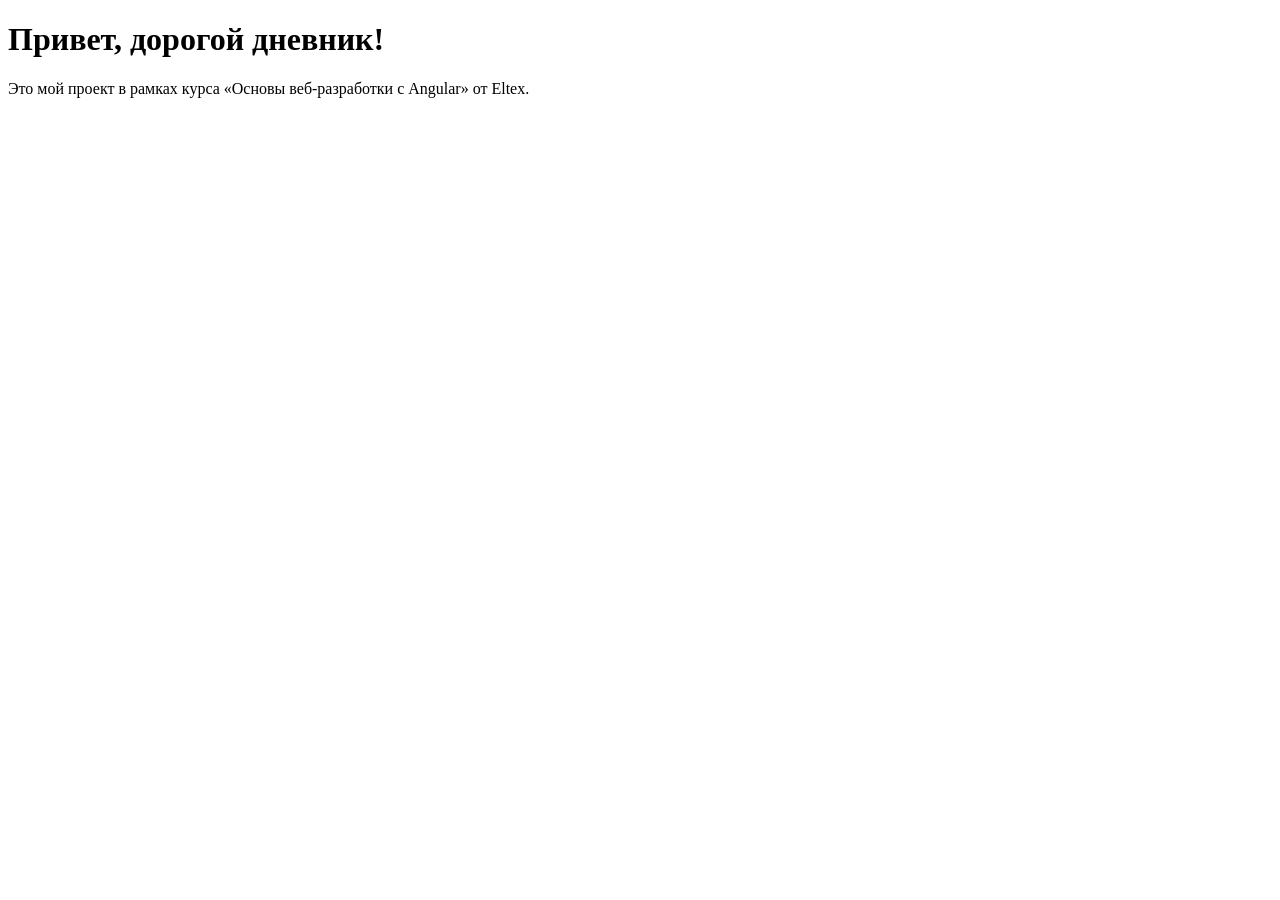
==== index.html @ bb34d19c "Добавление index.html с базовой структурой" ====
<!DOCTYPE html>
<html lang="ru">
<head>
    <meta charset="UTF-8">
    <meta name="viewport" content="width=device-width, initial-scale=1.0">
    <title>Первая</title>
</head>
<body>
    <h1>Привет, дорогой дневник!</h1>
    <p>Это мой  проект в рамках курса «Основы веб-разработки с Angular» от Eltex.</p>
</body>
</html>
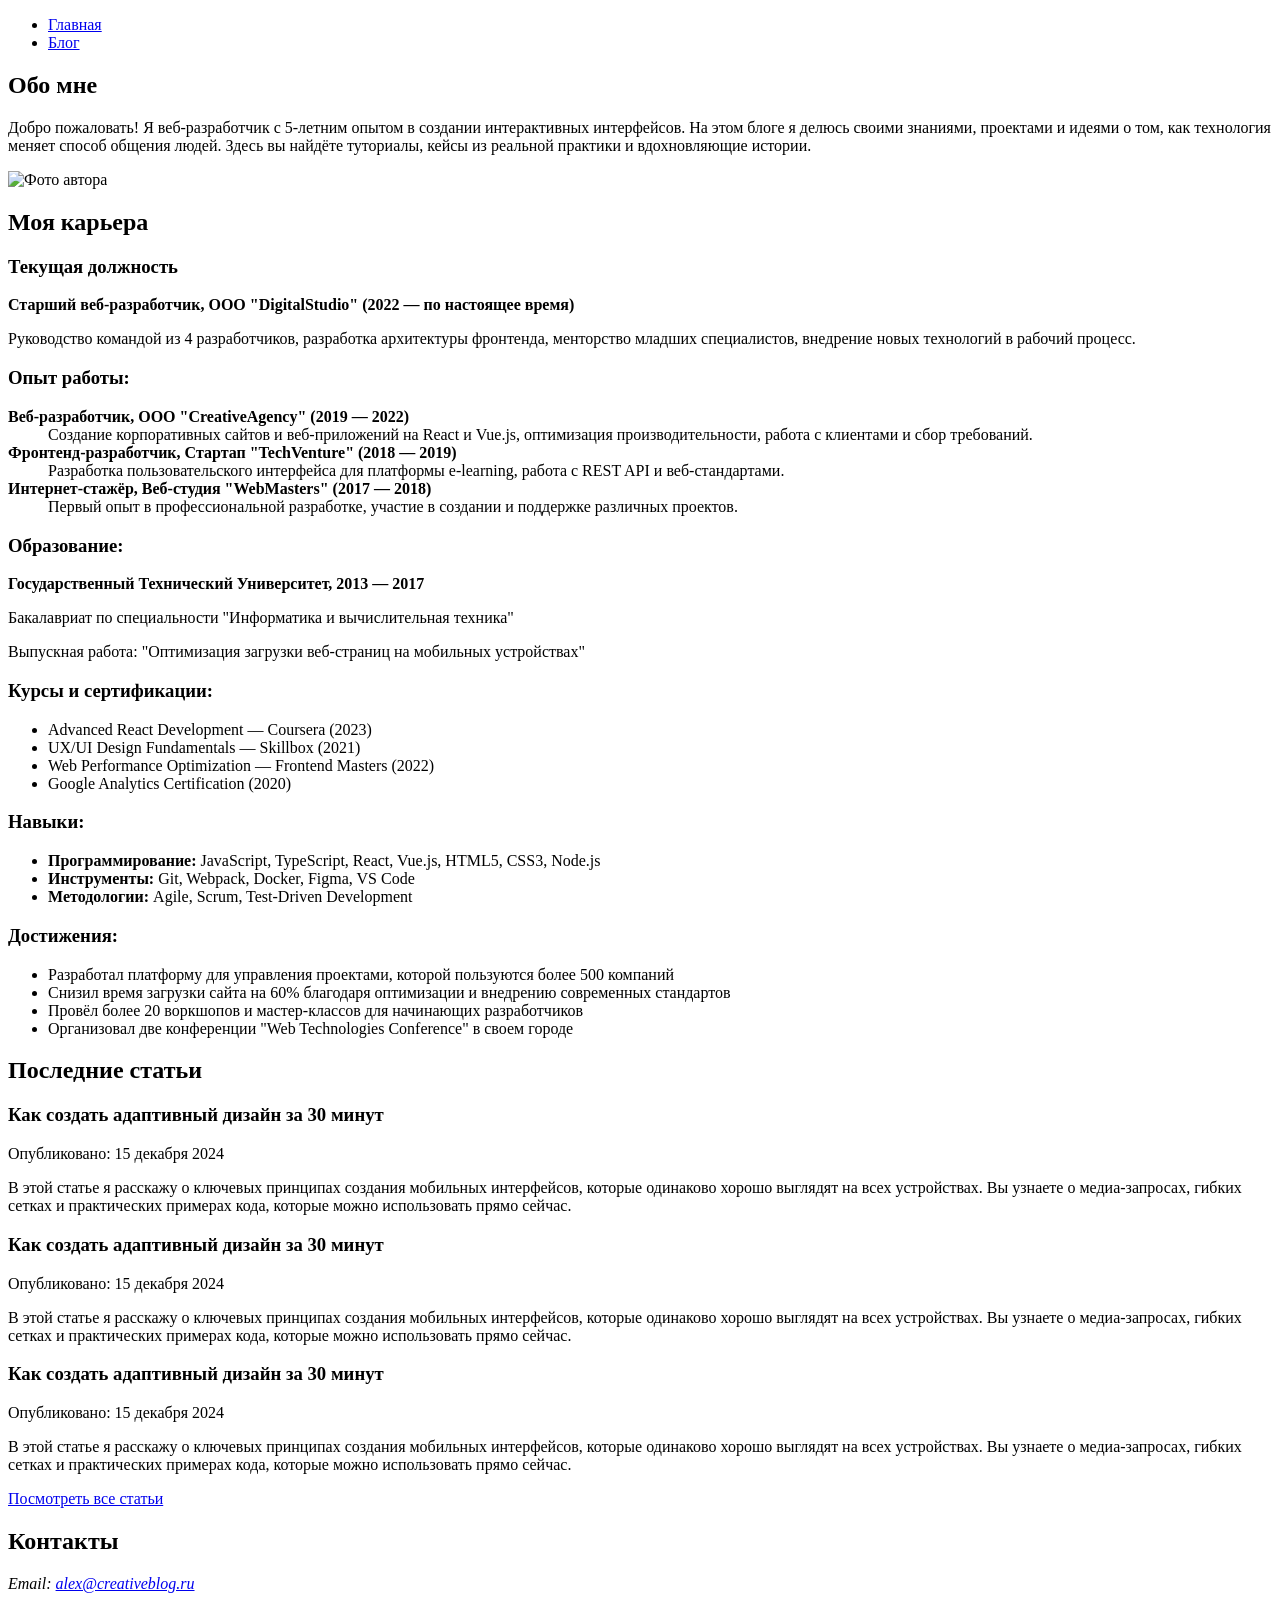
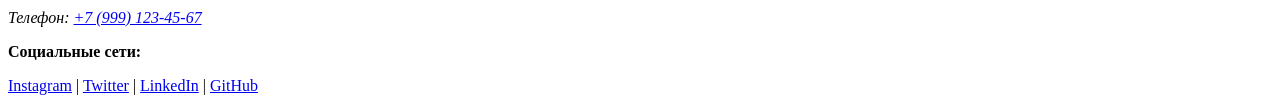
==== commit f2c24620: "Добавление вёрстки главной страницы и блога по прототипу Figma" ====
--- a/index.html
+++ b/index.html
@@ -3,10 +3,159 @@
 <head>
     <meta charset="UTF-8">
     <meta name="viewport" content="width=device-width, initial-scale=1.0">
-    <title>Первая</title>
+    <title>Главная</title>
 </head>
 <body>
-    <h1>Привет, дорогой дневник!</h1>
-    <p>Это мой  проект в рамках курса «Основы веб-разработки с Angular» от Eltex.</p>
+    <!-- Шапка сайта с навигацией -->
+    <header>
+        <nav>
+            <ul>
+                <li><a href="index.html">Главная</a></li>
+                <li><a href="blog.html">Блог</a></li>
+            </ul>
+        </nav>
+    </header>
+
+    <main>
+        <!-- Блок "Обо мне" -->
+        <section>
+            <h1>Обо мне</h1>
+            <p>
+                Добро пожаловать! Я веб-разработчик с 5-летним опытом в создании интерактивных интерфейсов.
+                На этом блоге я делюсь своими знаниями, проектами и идеями о том, как технология меняет способ
+                общения людей. Здесь вы найдёте туториалы, кейсы из реальной практики и вдохновляющие истории.
+            </p>
+            <img src="https://sun9-71.userapi.com/s/v1/ig2/9pCL8isPQU6oNa06RguTPQ28bfITZSZvwQ9DPZhcVuukFpWVUe6uffDogCMaz0-6jyyZ7lV0ncsYSERyITKYKn-b.jpg?quality=96&as=32x21,48x32,72x48,108x72,160x107,240x160,360x240,480x320,540x360,640x427,720x480,1080x720,1280x853,1440x960,2560x1707&from=bu&cs=2560x0"
+            alt="Фото автора" width="600" height="300">
+        </section>
+
+        <!-- Блок "Моя карьера" -->
+        <section>
+            <h2>Моя карьера</h2>
+
+            <article>
+                <h3>Текущая должность</h3>
+                <p><strong>Старший веб-разработчик, ООО "DigitalStudio" (2022 — по настоящее время)</strong></p>
+                <p>
+                    Руководство командой из 4 разработчиков, разработка архитектуры фронтенда,
+                    менторство младших специалистов, внедрение новых технологий в рабочий процесс.
+                </p>
+            </article>
+
+            <h3>Опыт работы:</h3>
+            <dl>
+                <dt><strong>Веб-разработчик, ООО "CreativeAgency" (2019 — 2022)</strong></dt>
+                <dd>
+                    Создание корпоративных сайтов и веб-приложений на React и Vue.js,
+                    оптимизация производительности, работа с клиентами и сбор требований.
+                </dd>
+
+                <dt><strong>Фронтенд-разработчик, Стартап "TechVenture" (2018 — 2019)</strong></dt>
+                <dd>
+                    Разработка пользовательского интерфейса для платформы e-learning,
+                    работа с REST API и веб-стандартами.
+                </dd>
+
+                <dt><strong>Интернет-стажёр, Веб-студия "WebMasters" (2017 — 2018)</strong></dt>
+                <dd>
+                    Первый опыт в профессиональной разработке, участие в создании
+                    и поддержке различных проектов.
+                </dd>
+            </dl>
+        </section>
+
+        <!-- Блок "Образование" -->
+        <section>
+            <h3>Образование:</h3>
+            <p><strong>Государственный Технический Университет, 2013 — 2017</strong></p>
+            <p>Бакалавриат по специальности "Информатика и вычислительная техника"</p>
+            <p>Выпускная работа: "Оптимизация загрузки веб-страниц на мобильных устройствах"</p>
+        </section>
+
+        <!-- Блок "Курсы и сертификации" -->
+        <section>
+            <h3>Курсы и сертификации:</h3>
+            <ul>
+                <li>Advanced React Development — Coursera (2023)</li>
+                <li>UX/UI Design Fundamentals — Skillbox (2021)</li>
+                <li>Web Performance Optimization — Frontend Masters (2022)</li>
+                <li>Google Analytics Certification (2020)</li>
+            </ul>
+        </section>
+
+        <!-- Блок "Навыки" -->
+        <section>
+            <h3>Навыки:</h3>
+            <ul>
+                <li><strong>Программирование:</strong> JavaScript, TypeScript, React, Vue.js, HTML5, CSS3, Node.js</li>
+                <li><strong>Инструменты:</strong> Git, Webpack, Docker, Figma, VS Code</li>
+                <li><strong>Методологии:</strong> Agile, Scrum, Test-Driven Development</li>
+            </ul>
+        </section>
+
+        <!-- Блок "Достижения" -->
+        <section>
+            <h3>Достижения:</h3>
+            <ul>
+                <li>Разработал платформу для управления проектами, которой пользуются более 500 компаний</li>
+                <li>Снизил время загрузки сайта на 60% благодаря оптимизации и внедрению современных стандартов</li>
+                <li>Провёл более 20 воркшопов и мастер-классов для начинающих разработчиков</li>
+                <li>Организовал две конференции "Web Technologies Conference" в своем городе</li>
+            </ul>
+        </section>
+
+        <!-- Блок "Последние статьи" -->
+        <section>
+            <h2>Последние статьи</h2>
+
+            <article>
+                <h3>Как создать адаптивный дизайн за 30 минут</h3>
+                <p><time datetime="2024-12-15">Опубликовано: 15 декабря 2024</time></p>
+                <p>
+                    В этой статье я расскажу о ключевых принципах создания мобильных интерфейсов,
+                    которые одинаково хорошо выглядят на всех устройствах. Вы узнаете о медиа-запросах,
+                    гибких сетках и практических примерах кода, которые можно использовать прямо сейчас.
+                </p>
+            </article>
+
+            <article>
+                <h3>Как создать адаптивный дизайн за 30 минут</h3>
+                <p><time datetime="2024-12-15">Опубликовано: 15 декабря 2024</time></p>
+                <p>
+                    В этой статье я расскажу о ключевых принципах создания мобильных интерфейсов,
+                    которые одинаково хорошо выглядят на всех устройствах. Вы узнаете о медиа-запросах,
+                    гибких сетках и практических примерах кода, которые можно использовать прямо сейчас.
+                </p>
+            </article>
+
+            <article>
+                <h3>Как создать адаптивный дизайн за 30 минут</h3>
+                <p><time datetime="2024-12-15">Опубликовано: 15 декабря 2024</time></p>
+                <p>
+                    В этой статье я расскажу о ключевых принципах создания мобильных интерфейсов,
+                    которые одинаково хорошо выглядят на всех устройствах. Вы узнаете о медиа-запросах,
+                    гибких сетках и практических примерах кода, которые можно использовать прямо сейчас.
+                </p>
+            </article>
+
+            <p><a href="blog.html">Посмотреть все статьи</a></p>
+        </section>
+    </main>
+
+    <!-- Футер с контактами -->
+    <footer>
+        <h2>Контакты</h2>
+        <address>
+            <p>Email: <a href="mailto:alex@creativeblog.ru">alex@creativeblog.ru</a></p>
+            <p>Телефон: <a href="tel:+79991234567">+7 (999) 123-45-67</a></p>
+        </address>
+        <p><strong>Социальные сети:</strong></p>
+        <p>
+            <a href="#">Instagram</a> |
+            <a href="#">Twitter</a> |
+            <a href="#">LinkedIn</a> |
+            <a href="#">GitHub</a>
+        </p>
+    </footer>
 </body>
 </html>
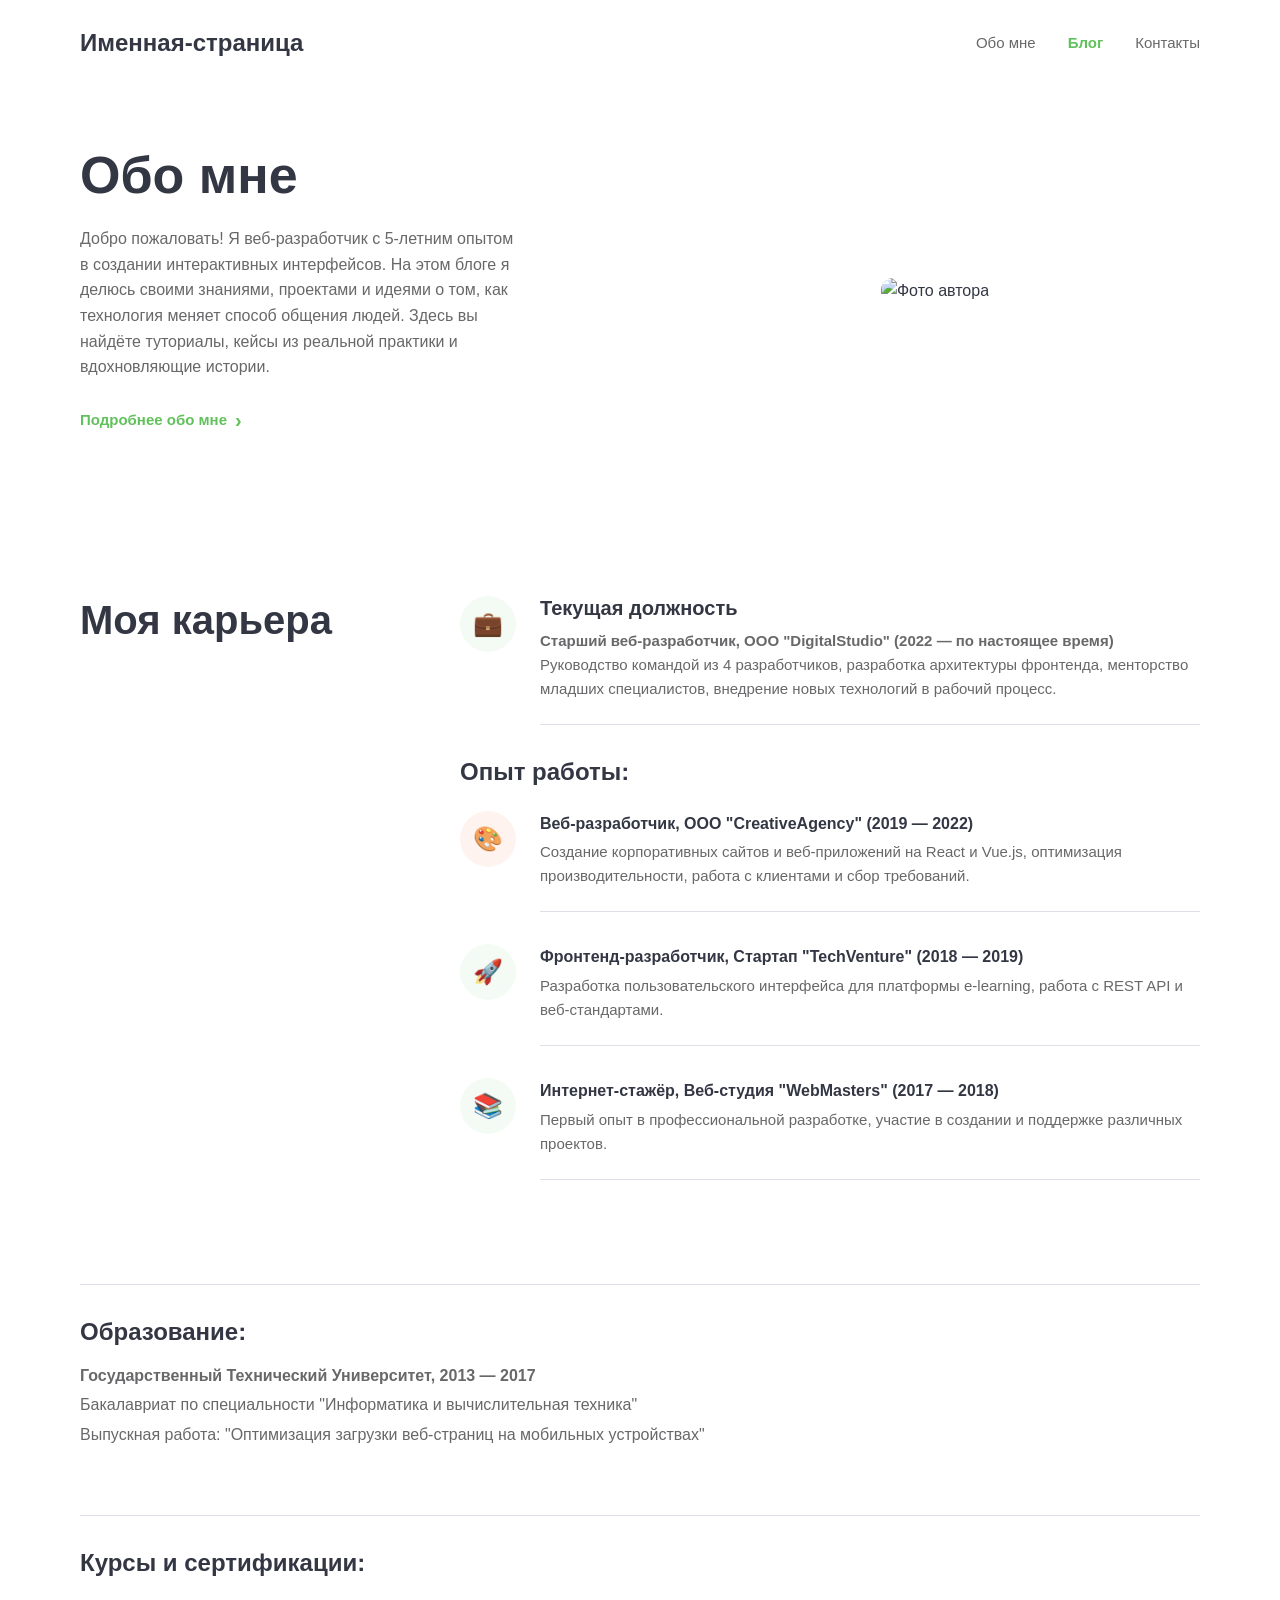
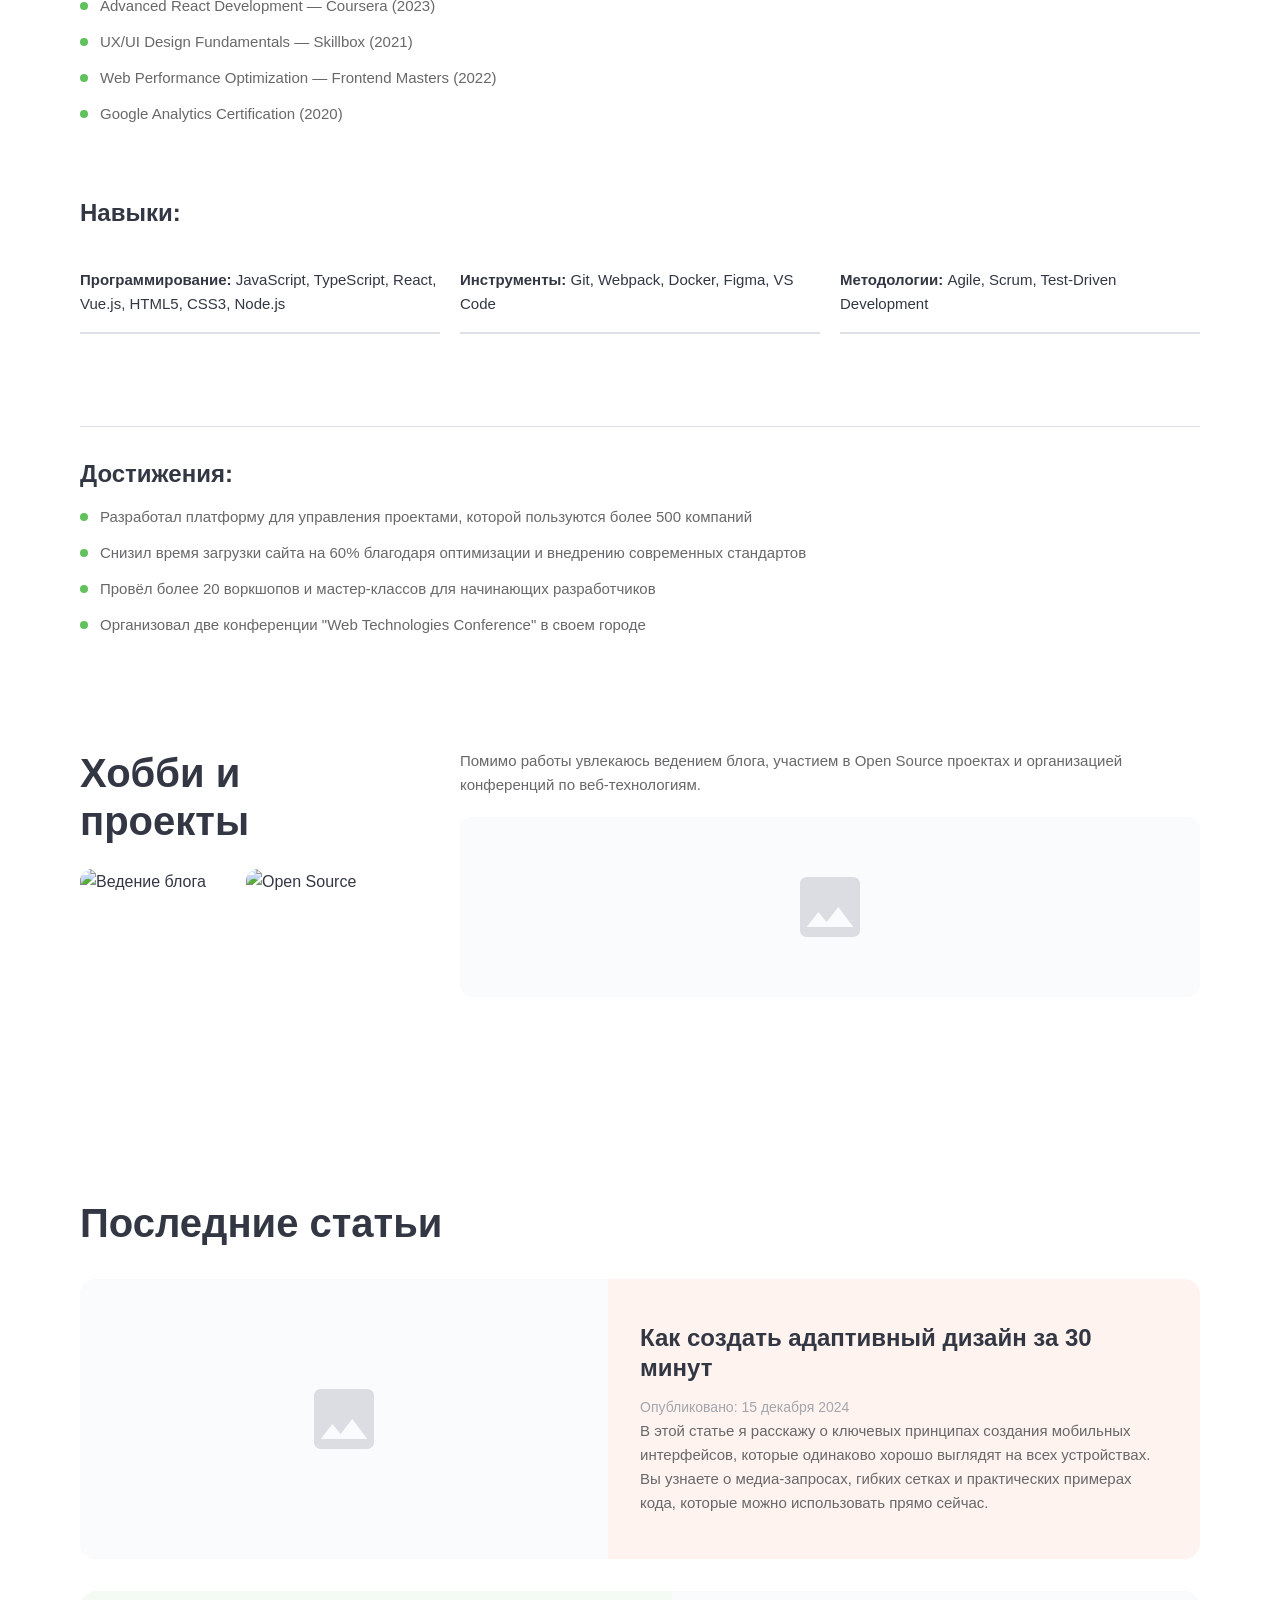
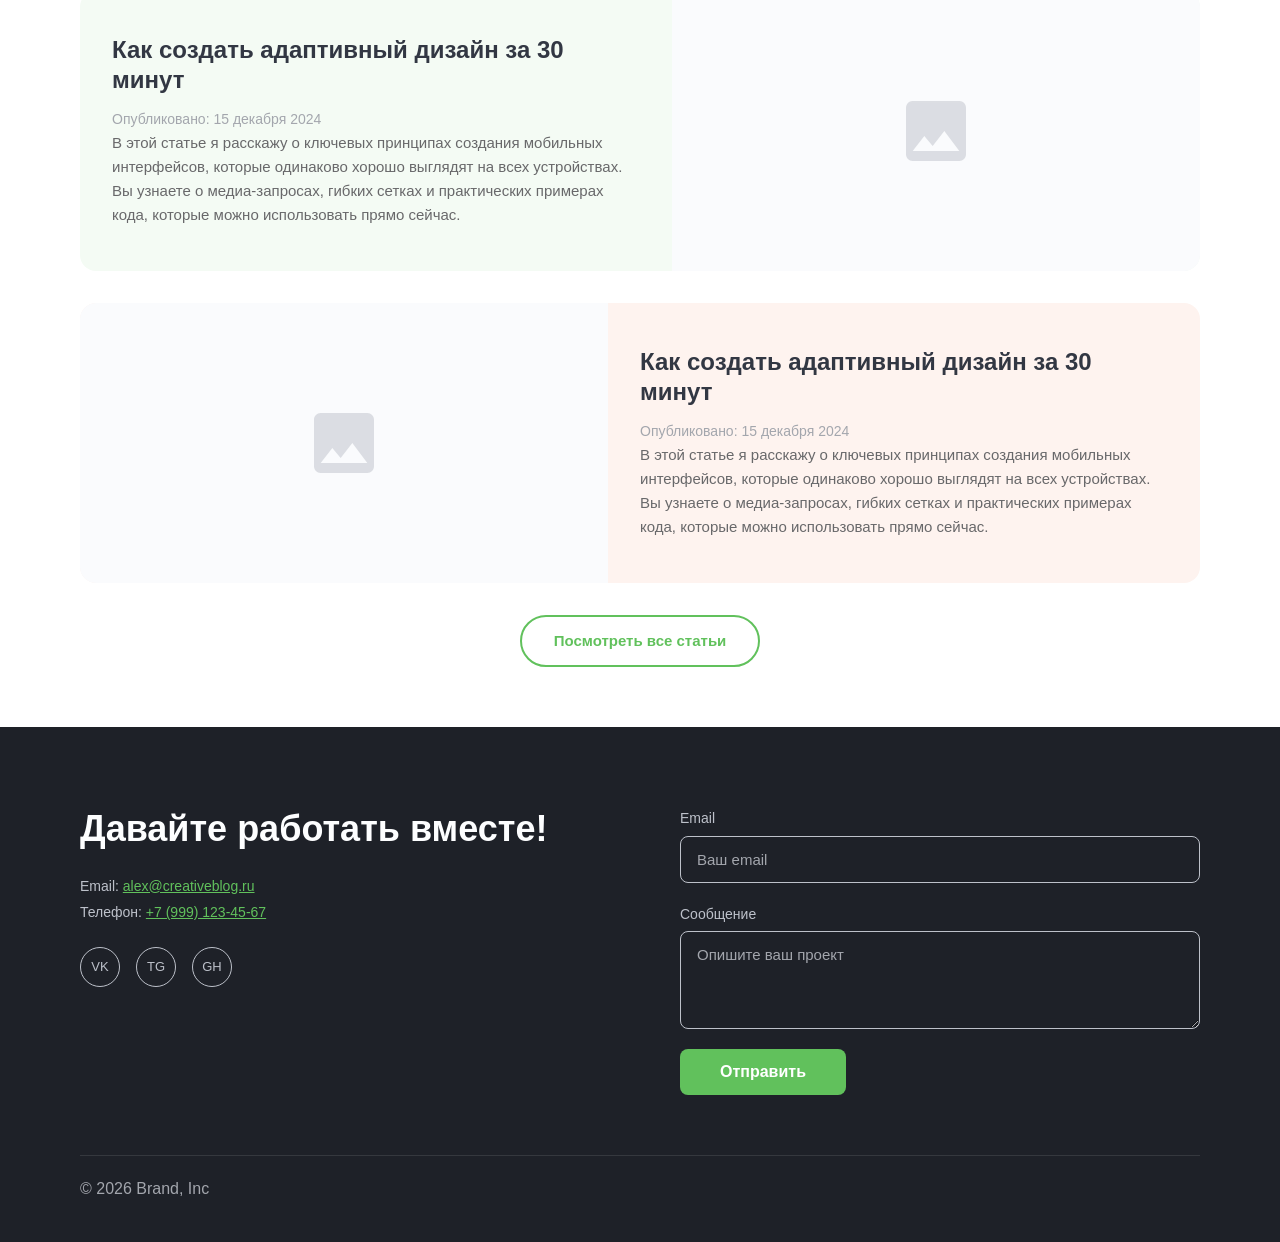
==== commit a49ea912: "Lesson 3-4: Стилизация страниц по дизайну Figma (CSS)" ====
--- a/index.html
+++ b/index.html
@@ -3,159 +3,277 @@
 <head>
     <meta charset="UTF-8">
     <meta name="viewport" content="width=device-width, initial-scale=1.0">
+    <link rel="stylesheet" href="style.css">
     <title>Главная</title>
 </head>
 <body>
     <!-- Шапка сайта с навигацией -->
-    <header>
-        <nav>
-            <ul>
-                <li><a href="index.html">Главная</a></li>
-                <li><a href="blog.html">Блог</a></li>
-            </ul>
-        </nav>
+    <header class="header">
+        <div class="container">
+            <a href="index.html" class="logo">Именная-страница</a>
+            <nav>
+                <ul class="nav-list">
+                    <li><a href="index.html">Обо мне</a></li>
+                    <li><a href="blog.html" class="active">Блог</a></li>
+                    <li><a href="#contacts">Контакты</a></li>
+                </ul>
+            </nav>
+        </div>
     </header>
 
     <main>
         <!-- Блок "Обо мне" -->
-        <section>
-            <h1>Обо мне</h1>
-            <p>
-                Добро пожаловать! Я веб-разработчик с 5-летним опытом в создании интерактивных интерфейсов.
-                На этом блоге я делюсь своими знаниями, проектами и идеями о том, как технология меняет способ
-                общения людей. Здесь вы найдёте туториалы, кейсы из реальной практики и вдохновляющие истории.
-            </p>
-            <img src="https://sun9-71.userapi.com/s/v1/ig2/9pCL8isPQU6oNa06RguTPQ28bfITZSZvwQ9DPZhcVuukFpWVUe6uffDogCMaz0-6jyyZ7lV0ncsYSERyITKYKn-b.jpg?quality=96&as=32x21,48x32,72x48,108x72,160x107,240x160,360x240,480x320,540x360,640x427,720x480,1080x720,1280x853,1440x960,2560x1707&from=bu&cs=2560x0"
-            alt="Фото автора" width="600" height="300">
+        <section class="hero">
+            <div class="container">
+                <div class="hero-text">
+                    <h1>Обо мне</h1>
+                    <p>
+                        Добро пожаловать! Я веб-разработчик с 5-летним опытом в создании интерактивных интерфейсов.
+                        На этом блоге я делюсь своими знаниями, проектами и идеями о том, как технология меняет способ
+                        общения людей. Здесь вы найдёте туториалы, кейсы из реальной практики и вдохновляющие истории.
+                    </p>
+                    <a href="#career" class="hero-link">Подробнее обо мне</a>
+                </div>
+                <div class="hero-image">
+                    <img src="https://sun9-71.userapi.com/s/v1/ig2/9pCL8isPQU6oNa06RguTPQ28bfITZSZvwQ9DPZhcVuukFpWVUe6uffDogCMaz0-6jyyZ7lV0ncsYSERyITKYKn-b.jpg?quality=96&as=32x21,48x32,72x48,108x72,160x107,240x160,360x240,480x320,540x360,640x427,720x480,1080x720,1280x853,1440x960,2560x1707&from=bu&cs=2560x0"
+                    alt="Фото автора">
+                </div>
+            </div>
         </section>
 
         <!-- Блок "Моя карьера" -->
-        <section>
-            <h2>Моя карьера</h2>
-
-            <article>
-                <h3>Текущая должность</h3>
-                <p><strong>Старший веб-разработчик, ООО "DigitalStudio" (2022 — по настоящее время)</strong></p>
-                <p>
-                    Руководство командой из 4 разработчиков, разработка архитектуры фронтенда,
-                    менторство младших специалистов, внедрение новых технологий в рабочий процесс.
-                </p>
-            </article>
-
-            <h3>Опыт работы:</h3>
-            <dl>
-                <dt><strong>Веб-разработчик, ООО "CreativeAgency" (2019 — 2022)</strong></dt>
-                <dd>
-                    Создание корпоративных сайтов и веб-приложений на React и Vue.js,
-                    оптимизация производительности, работа с клиентами и сбор требований.
-                </dd>
-
-                <dt><strong>Фронтенд-разработчик, Стартап "TechVenture" (2018 — 2019)</strong></dt>
-                <dd>
-                    Разработка пользовательского интерфейса для платформы e-learning,
-                    работа с REST API и веб-стандартами.
-                </dd>
-
-                <dt><strong>Интернет-стажёр, Веб-студия "WebMasters" (2017 — 2018)</strong></dt>
-                <dd>
-                    Первый опыт в профессиональной разработке, участие в создании
-                    и поддержке различных проектов.
-                </dd>
-            </dl>
+        <section class="work-section" id="career">
+            <div class="container">
+                <div class="work-header">
+                    <h2>Моя карьера</h2>
+                </div>
+                <div class="work-timeline">
+                    <article class="work-item">
+                        <div class="work-icon">💼</div>
+                        <div class="work-item-content">
+                            <h3>Текущая должность</h3>
+                            <p><strong>Старший веб-разработчик, ООО "DigitalStudio" (2022 — по настоящее время)</strong></p>
+                            <p>
+                                Руководство командой из 4 разработчиков, разработка архитектуры фронтенда,
+                                менторство младших специалистов, внедрение новых технологий в рабочий процесс.
+                            </p>
+                        </div>
+                    </article>
+
+                    <h3 class="section-subtitle">Опыт работы:</h3>
+
+                    <article class="work-item">
+                        <div class="work-icon orange">🎨</div>
+                        <div class="work-item-content">
+                            <dt><strong>Веб-разработчик, ООО "CreativeAgency" (2019 — 2022)</strong></dt>
+                            <dd>
+                                Создание корпоративных сайтов и веб-приложений на React и Vue.js,
+                                оптимизация производительности, работа с клиентами и сбор требований.
+                            </dd>
+                        </div>
+                    </article>
+
+                    <article class="work-item">
+                        <div class="work-icon">🚀</div>
+                        <div class="work-item-content">
+                            <dt><strong>Фронтенд-разработчик, Стартап "TechVenture" (2018 — 2019)</strong></dt>
+                            <dd>
+                                Разработка пользовательского интерфейса для платформы e-learning,
+                                работа с REST API и веб-стандартами.
+                            </dd>
+                        </div>
+                    </article>
+
+                    <article class="work-item">
+                        <div class="work-icon">📚</div>
+                        <div class="work-item-content">
+                            <dt><strong>Интернет-стажёр, Веб-студия "WebMasters" (2017 — 2018)</strong></dt>
+                            <dd>
+                                Первый опыт в профессиональной разработке, участие в создании
+                                и поддержке различных проектов.
+                            </dd>
+                        </div>
+                    </article>
+                </div>
+            </div>
         </section>
 
         <!-- Блок "Образование" -->
-        <section>
-            <h3>Образование:</h3>
-            <p><strong>Государственный Технический Университет, 2013 — 2017</strong></p>
-            <p>Бакалавриат по специальности "Информатика и вычислительная техника"</p>
-            <p>Выпускная работа: "Оптимизация загрузки веб-страниц на мобильных устройствах"</p>
+        <section class="education-section">
+            <div class="container">
+                <h3>Образование:</h3>
+                <p><strong>Государственный Технический Университет, 2013 — 2017</strong></p>
+                <p>Бакалавриат по специальности "Информатика и вычислительная техника"</p>
+                <p>Выпускная работа: "Оптимизация загрузки веб-страниц на мобильных устройствах"</p>
+            </div>
         </section>
 
         <!-- Блок "Курсы и сертификации" -->
-        <section>
-            <h3>Курсы и сертификации:</h3>
-            <ul>
-                <li>Advanced React Development — Coursera (2023)</li>
-                <li>UX/UI Design Fundamentals — Skillbox (2021)</li>
-                <li>Web Performance Optimization — Frontend Masters (2022)</li>
-                <li>Google Analytics Certification (2020)</li>
-            </ul>
+        <section class="courses-section">
+            <div class="container">
+                <h3>Курсы и сертификации:</h3>
+                <ul>
+                    <li>Advanced React Development — Coursera (2023)</li>
+                    <li>UX/UI Design Fundamentals — Skillbox (2021)</li>
+                    <li>Web Performance Optimization — Frontend Masters (2022)</li>
+                    <li>Google Analytics Certification (2020)</li>
+                </ul>
+            </div>
         </section>
 
         <!-- Блок "Навыки" -->
-        <section>
-            <h3>Навыки:</h3>
-            <ul>
-                <li><strong>Программирование:</strong> JavaScript, TypeScript, React, Vue.js, HTML5, CSS3, Node.js</li>
-                <li><strong>Инструменты:</strong> Git, Webpack, Docker, Figma, VS Code</li>
-                <li><strong>Методологии:</strong> Agile, Scrum, Test-Driven Development</li>
-            </ul>
+        <section class="skills-section">
+            <div class="container">
+                <h3>Навыки:</h3>
+                <div class="skills-grid">
+                    <div class="skill-item"><strong>Программирование:</strong> JavaScript, TypeScript, React, Vue.js, HTML5, CSS3, Node.js</div>
+                    <div class="skill-item"><strong>Инструменты:</strong> Git, Webpack, Docker, Figma, VS Code</div>
+                    <div class="skill-item"><strong>Методологии:</strong> Agile, Scrum, Test-Driven Development</div>
+                </div>
+            </div>
         </section>
 
         <!-- Блок "Достижения" -->
-        <section>
-            <h3>Достижения:</h3>
-            <ul>
-                <li>Разработал платформу для управления проектами, которой пользуются более 500 компаний</li>
-                <li>Снизил время загрузки сайта на 60% благодаря оптимизации и внедрению современных стандартов</li>
-                <li>Провёл более 20 воркшопов и мастер-классов для начинающих разработчиков</li>
-                <li>Организовал две конференции "Web Technologies Conference" в своем городе</li>
-            </ul>
+        <section class="achievements-section">
+            <div class="container">
+                <h3>Достижения:</h3>
+                <ul>
+                    <li>Разработал платформу для управления проектами, которой пользуются более 500 компаний</li>
+                    <li>Снизил время загрузки сайта на 60% благодаря оптимизации и внедрению современных стандартов</li>
+                    <li>Провёл более 20 воркшопов и мастер-классов для начинающих разработчиков</li>
+                    <li>Организовал две конференции "Web Technologies Conference" в своем городе</li>
+                </ul>
+            </div>
+        </section>
+
+        <!-- Блок "Хобби и проекты" -->
+        <section class="hobby-section">
+            <div class="container">
+                <div class="hobby-header">
+                    <h2>Хобби и проекты</h2>
+                    <div class="hobby-gallery">
+                        <div class="hobby-card">
+                            <img src="https://images.unsplash.com/photo-1499750310107-5fef28a66643?w=300&q=80"
+                                 alt="Ведение блога">
+                            <div class="hobby-overlay">Ведение блога</div>
+                        </div>
+                        <div class="hobby-card">
+                            <img src="https://images.unsplash.com/photo-1461749280684-dccba630e2f6?w=300&q=80"
+                                 alt="Open Source">
+                            <div class="hobby-overlay">Open Source</div>
+                        </div>
+                    </div>
+                </div>
+                <div class="hobby-content">
+                    <p>
+                        Помимо работы увлекаюсь ведением блога, участием в Open Source проектах
+                        и организацией конференций по веб-технологиям.
+                    </p>
+                    <div class="hobby-placeholder">
+                        <div class="img-placeholder">
+                            <svg viewBox="0 0 24 24"><path d="M21 19V5c0-1.1-.9-2-2-2H5c-1.1 0-2 .9-2 2v14c0 1.1.9 2 2 2h14c1.1 0 2-.9 2-2zM8.5 13.5l2.5 3.01L14.5 12l4.5 6H5l3.5-4.5z"/></svg>
+                        </div>
+                    </div>
+                </div>
+            </div>
         </section>
 
         <!-- Блок "Последние статьи" -->
-        <section>
-            <h2>Последние статьи</h2>
-
-            <article>
-                <h3>Как создать адаптивный дизайн за 30 минут</h3>
-                <p><time datetime="2024-12-15">Опубликовано: 15 декабря 2024</time></p>
-                <p>
-                    В этой статье я расскажу о ключевых принципах создания мобильных интерфейсов,
-                    которые одинаково хорошо выглядят на всех устройствах. Вы узнаете о медиа-запросах,
-                    гибких сетках и практических примерах кода, которые можно использовать прямо сейчас.
-                </p>
-            </article>
-
-            <article>
-                <h3>Как создать адаптивный дизайн за 30 минут</h3>
-                <p><time datetime="2024-12-15">Опубликовано: 15 декабря 2024</time></p>
-                <p>
-                    В этой статье я расскажу о ключевых принципах создания мобильных интерфейсов,
-                    которые одинаково хорошо выглядят на всех устройствах. Вы узнаете о медиа-запросах,
-                    гибких сетках и практических примерах кода, которые можно использовать прямо сейчас.
-                </p>
-            </article>
-
-            <article>
-                <h3>Как создать адаптивный дизайн за 30 минут</h3>
-                <p><time datetime="2024-12-15">Опубликовано: 15 декабря 2024</time></p>
-                <p>
-                    В этой статье я расскажу о ключевых принципах создания мобильных интерфейсов,
-                    которые одинаково хорошо выглядят на всех устройствах. Вы узнаете о медиа-запросах,
-                    гибких сетках и практических примерах кода, которые можно использовать прямо сейчас.
-                </p>
-            </article>
-
-            <p><a href="blog.html">Посмотреть все статьи</a></p>
+        <section class="featured-articles">
+            <div class="container">
+                <h2>Последние статьи</h2>
+
+                <article class="article-card">
+                    <div class="article-card-text">
+                        <h3>Как создать адаптивный дизайн за 30 минут</h3>
+                        <p><time datetime="2024-12-15">Опубликовано: 15 декабря 2024</time></p>
+                        <p>
+                            В этой статье я расскажу о ключевых принципах создания мобильных интерфейсов,
+                            которые одинаково хорошо выглядят на всех устройствах. Вы узнаете о медиа-запросах,
+                            гибких сетках и практических примерах кода, которые можно использовать прямо сейчас.
+                        </p>
+                    </div>
+                    <!-- Добавлено: картинка-заглушка -->
+                    <div class="article-card-image">
+                        <div class="img-placeholder">
+                            <svg viewBox="0 0 24 24"><path d="M21 19V5c0-1.1-.9-2-2-2H5c-1.1 0-2 .9-2 2v14c0 1.1.9 2 2 2h14c1.1 0 2-.9 2-2zM8.5 13.5l2.5 3.01L14.5 12l4.5 6H5l3.5-4.5z"/></svg>
+                        </div>
+                    </div>
+                </article>
+
+                <article class="article-card">
+                    <div class="article-card-text">
+                        <h3>Как создать адаптивный дизайн за 30 минут</h3>
+                        <p><time datetime="2024-12-15">Опубликовано: 15 декабря 2024</time></p>
+                        <p>
+                            В этой статье я расскажу о ключевых принципах создания мобильных интерфейсов,
+                            которые одинаково хорошо выглядят на всех устройствах. Вы узнаете о медиа-запросах,
+                            гибких сетках и практических примерах кода, которые можно использовать прямо сейчас.
+                        </p>
+                    </div>
+                    <div class="article-card-image">
+                        <div class="img-placeholder">
+                            <svg viewBox="0 0 24 24"><path d="M21 19V5c0-1.1-.9-2-2-2H5c-1.1 0-2 .9-2 2v14c0 1.1.9 2 2 2h14c1.1 0 2-.9 2-2zM8.5 13.5l2.5 3.01L14.5 12l4.5 6H5l3.5-4.5z"/></svg>
+                        </div>
+                    </div>
+                </article>
+
+                <article class="article-card">
+                    <div class="article-card-text">
+                        <h3>Как создать адаптивный дизайн за 30 минут</h3>
+                        <p><time datetime="2024-12-15">Опубликовано: 15 декабря 2024</time></p>
+                        <p>
+                            В этой статье я расскажу о ключевых принципах создания мобильных интерфейсов,
+                            которые одинаково хорошо выглядят на всех устройствах. Вы узнаете о медиа-запросах,
+                            гибких сетках и практических примерах кода, которые можно использовать прямо сейчас.
+                        </p>
+                    </div>
+                    <div class="article-card-image">
+                        <div class="img-placeholder">
+                            <svg viewBox="0 0 24 24"><path d="M21 19V5c0-1.1-.9-2-2-2H5c-1.1 0-2 .9-2 2v14c0 1.1.9 2 2 2h14c1.1 0 2-.9 2-2zM8.5 13.5l2.5 3.01L14.5 12l4.5 6H5l3.5-4.5z"/></svg>
+                        </div>
+                    </div>
+                </article>
+
+                <p class="browse-all"><a href="blog.html">Посмотреть все статьи</a></p>
+            </div>
         </section>
     </main>
 
     <!-- Футер с контактами -->
-    <footer>
-        <h2>Контакты</h2>
-        <address>
-            <p>Email: <a href="mailto:alex@creativeblog.ru">alex@creativeblog.ru</a></p>
-            <p>Телефон: <a href="tel:+79991234567">+7 (999) 123-45-67</a></p>
-        </address>
-        <p><strong>Социальные сети:</strong></p>
-        <p>
-            <a href="#">Instagram</a> |
-            <a href="#">Twitter</a> |
-            <a href="#">LinkedIn</a> |
-            <a href="#">GitHub</a>
-        </p>
+    <footer class="footer" id="contacts">
+        <div class="container">
+            <div class="footer-left">
+                <h2>Давайте работать вместе!</h2>
+                <address class="footer-contacts">
+                    <p>Email: <a href="mailto:alex@creativeblog.ru">alex@creativeblog.ru</a></p>
+                    <p>Телефон: <a href="tel:+79991234567">+7 (999) 123-45-67</a></p>
+                </address>
+                <div class="footer-socials">
+                    <a href="#">VK</a>
+                    <a href="#">TG</a>
+                    <a href="#">GH</a>
+                </div>
+            </div>
+            <div class="footer-right">
+                <div class="footer-form">
+                    <div class="form-group">
+                        <label for="footer-email">Email</label>
+                        <input type="email" id="footer-email" placeholder="Ваш email">
+                    </div>
+                    <div class="form-group">
+                        <label for="footer-message">Сообщение</label>
+                        <textarea id="footer-message" rows="4" placeholder="Опишите ваш проект"></textarea>
+                    </div>
+                    <button type="button" class="btn-submit">Отправить</button>
+                </div>
+            </div>
+        </div>
+        <div class="container">
+            <div class="footer-bottom">
+                <p>&copy; 2026 Brand, Inc</p>
+            </div>
+        </div>
     </footer>
 </body>
 </html>
--- a/style.css
+++ b/style.css
@@ -0,0 +1,994 @@
+/* ===========================
+   ОБЩИЕ НАСТРОЙКИ
+   =========================== */
+
+*,
+*::before,
+*::after {
+    box-sizing: border-box;
+    margin: 0;
+    padding: 0;
+}
+
+/* Подключение шрифта Inter */
+@import url('https://fonts.googleapis.com/css2?family=Inter:wght@400;700&display=swap');
+
+/* CSS-переменные для цветов */
+:root {
+    --color-text-primary: #323743;
+    --color-text-secondary: #68686A;
+    --color-text-muted: #A3A6AD;
+    --color-text-light: #BDC1CA;
+    --color-accent-green: #61C15C;
+    --color-accent-green-hover: #75BB7C;
+    --color-accent-orange: #DB5E31;
+    --color-bg-green-light: #F4FBF4;
+    --color-bg-peach-light: #FEF3EF;
+    --color-bg-light: #FAFBFD;
+    --color-bg-dark: #1E2128;
+    --color-border: #DDE0E7;
+    --color-white: #FDFEFF;
+}
+
+body {
+    font-family: 'Inter', sans-serif;
+    font-weight: 400;
+    font-size: 16px;
+    line-height: 1.6;
+    color: var(--color-text-primary);
+    background-color: #fff;
+}
+
+img {
+    max-width: 100%;
+    height: auto;
+    display: block;
+}
+
+a {
+    text-decoration: none;
+    color: inherit;
+}
+
+ul, ol {
+    list-style: none;
+}
+
+/* ===========================
+   ТИПОГРАФИКА
+   =========================== */
+
+h1 {
+    font-weight: 700;
+    font-size: 52px;
+    line-height: 1.15;
+}
+
+h2 {
+    font-weight: 700;
+    font-size: 40px;
+    line-height: 1.2;
+}
+
+h3 {
+    font-weight: 700;
+    font-size: 32px;
+    line-height: 1.25;
+}
+
+h4 {
+    font-size: 24px;
+    line-height: 1.3;
+}
+
+p {
+    font-size: 16px;
+    line-height: 1.6;
+}
+
+/* ===========================
+   LAYOUT
+   =========================== */
+
+.container {
+    max-width: 1200px;
+    margin: 0 auto;
+    padding: 0 40px;
+}
+
+/* ===========================
+   HEADER / НАВИГАЦИЯ
+   =========================== */
+
+.header {
+    padding: 24px 0;
+}
+
+.header .container {
+    display: flex;
+    justify-content: space-between;
+    align-items: center;
+}
+
+.logo {
+    font-weight: 700;
+    font-size: 24px;
+    color: var(--color-text-primary);
+}
+
+.nav-list {
+    display: flex;
+    gap: 32px;
+}
+
+.nav-list a {
+    font-size: 15px;
+    color: var(--color-text-secondary);
+    /* Плавность при наведении (задание: доработка наведения — добавить плавности) */
+    transition: font-weight 0.3s ease, color 0.3s ease;
+    position: relative;
+}
+
+/* Стилизация меню: при наведении выделить активный пункт жирным шрифтом */
+.nav-list a:hover {
+    font-weight: 700;
+    color: var(--color-text-primary);
+}
+
+.nav-list a.active {
+    font-weight: 700;
+    color: var(--color-accent-green);
+}
+
+/* ===========================
+   HERO — БЛОК "ОБО МНЕ"
+   =========================== */
+
+.hero {
+    padding: 60px 0 80px;
+}
+
+.hero .container {
+    display: flex;
+    align-items: center;
+    gap: 60px;
+}
+
+.hero-text {
+    flex: 1;
+}
+
+.hero-text h1 {
+    margin-bottom: 20px;
+}
+
+.hero-text p {
+    color: var(--color-text-secondary);
+    margin-bottom: 24px;
+    max-width: 440px;
+}
+
+.hero-link {
+    display: inline-flex;
+    align-items: center;
+    gap: 8px;
+    color: var(--color-accent-green);
+    font-weight: 700;
+    font-size: 15px;
+    transition: gap 0.3s ease;
+}
+
+.hero-link:hover {
+    gap: 14px;
+}
+
+.hero-link::after {
+    content: '›';
+    font-size: 20px;
+}
+
+.hero-image {
+    flex: 1;
+    display: flex;
+    justify-content: center;
+}
+
+.hero-image img {
+    max-width: 100%;
+    border-radius: 12px;
+    object-fit: cover;
+}
+
+/* ===========================
+   СЕКЦИЯ "МОЯ КАРЬЕРА" (WORK)
+   =========================== */
+
+.work-section {
+    padding: 80px 0 40px;
+}
+
+.work-section .container {
+    display: flex;
+    gap: 80px;
+}
+
+.work-header {
+    flex: 0 0 300px;
+}
+
+.work-header h2 {
+    margin-bottom: 16px;
+}
+
+.work-timeline {
+    flex: 1;
+}
+
+.section-subtitle {
+    font-size: 24px;
+    margin-bottom: 24px;
+    margin-top: 16px;
+}
+
+.work-item {
+    display: flex;
+    gap: 24px;
+    margin-bottom: 32px;
+}
+
+/* Декоративный круг-иконка рядом с каждым местом работы */
+.work-icon {
+    width: 56px;
+    height: 56px;
+    border-radius: 50%;
+    background-color: var(--color-bg-green-light);
+    display: flex;
+    align-items: center;
+    justify-content: center;
+    flex-shrink: 0;
+    font-size: 24px;
+}
+
+.work-icon.orange {
+    background-color: var(--color-bg-peach-light);
+}
+
+.work-item-content {
+    position: relative;
+    padding-bottom: 24px;
+}
+
+/* Декоративная линия под опытом работы через псевдоэлемент (задание: часть 1) */
+.work-item-content::after {
+    content: '';
+    position: absolute;
+    bottom: 0;
+    left: 0;
+    width: 100%;
+    height: 1px;
+    background-color: var(--color-border);
+}
+
+.work-item-content h3 {
+    font-size: 20px;
+    margin-bottom: 8px;
+}
+
+.work-item-content h4 {
+    font-weight: 700;
+    font-size: 18px;
+    margin-bottom: 8px;
+}
+
+.work-item-content p,
+.work-item-content dd {
+    font-size: 15px;
+    color: var(--color-text-secondary);
+    margin-left: 0;
+}
+
+.work-item-content dt {
+    margin-bottom: 4px;
+}
+
+/* ===========================
+   СЕКЦИИ: ОБРАЗОВАНИЕ, КУРСЫ, ДОСТИЖЕНИЯ
+   Декоративные полосы через псевдоэлементы (задание: часть 1)
+   =========================== */
+
+.education-section,
+.courses-section,
+.achievements-section {
+    padding: 32px 0;
+    position: relative;
+}
+
+/* Декоративная линия-разделитель сверху секции */
+.education-section::before,
+.courses-section::before,
+.achievements-section::before {
+    content: '';
+    display: block;
+    width: 100%;
+    max-width: 1120px;
+    height: 1px;
+    background-color: var(--color-border);
+    margin: 0 auto 32px;
+}
+
+.education-section h3,
+.courses-section h3,
+.achievements-section h3 {
+    font-size: 24px;
+    margin-bottom: 16px;
+}
+
+.education-section p,
+.courses-section p,
+.achievements-section p {
+    color: var(--color-text-secondary);
+    margin-bottom: 4px;
+}
+
+/* Стилизация списков (задание: часть 1) */
+.courses-section ul,
+.achievements-section ul {
+    display: flex;
+    flex-direction: column;
+    gap: 12px;
+}
+
+.courses-section li,
+.achievements-section li {
+    font-size: 15px;
+    color: var(--color-text-secondary);
+    padding-left: 20px;
+    position: relative;
+}
+
+/* Декоративный маркер списка через псевдоэлемент */
+.courses-section li::before,
+.achievements-section li::before {
+    content: '';
+    position: absolute;
+    left: 0;
+    top: 8px;
+    width: 8px;
+    height: 8px;
+    border-radius: 50%;
+    background-color: var(--color-accent-green);
+}
+
+/* ===========================
+   НАВЫКИ (SKILLS)
+   =========================== */
+
+.skills-section {
+    padding: 40px 0 60px;
+}
+
+.skills-section h3 {
+    font-size: 24px;
+    margin-bottom: 24px;
+}
+
+.skills-grid {
+    display: grid;
+    grid-template-columns: repeat(3, 1fr);
+    gap: 20px;
+}
+
+.skill-item {
+    font-size: 15px;
+    padding: 16px 0;
+    border-bottom: 2px solid var(--color-border);
+    color: var(--color-text-primary);
+}
+
+/* ===========================
+   ХОББИ (HOBBY) + АНИМАЦИЯ
+   =========================== */
+
+.hobby-section {
+    padding: 80px 0;
+}
+
+.hobby-section .container {
+    display: flex;
+    gap: 60px;
+}
+
+.hobby-header {
+    flex: 0 0 320px;
+}
+
+.hobby-header h2 {
+    margin-bottom: 16px;
+}
+
+.hobby-gallery {
+    display: flex;
+    gap: 16px;
+    margin-top: 24px;
+}
+
+/* Карточка хобби с анимацией (задание: часть 2) */
+.hobby-card {
+    position: relative;
+    overflow: hidden;
+    border-radius: 12px;
+    width: 150px;
+    height: 190px;
+    cursor: pointer;
+}
+
+.hobby-card img {
+    width: 100%;
+    height: 100%;
+    object-fit: cover;
+    transition: transform 0.4s ease;
+}
+
+.hobby-card:hover img {
+    transform: scale(1.1);
+}
+
+/* Скрытый текст — плавно появляется при наведении (задание: анимация на картинку из хобби) */
+.hobby-overlay {
+    position: absolute;
+    bottom: 0;
+    left: 0;
+    right: 0;
+    padding: 16px;
+    background: linear-gradient(transparent, rgba(0, 0, 0, 0.7));
+    color: #fff;
+    font-size: 14px;
+    font-weight: 700;
+    transform: translateY(100%);
+    transition: transform 0.4s ease;
+}
+
+.hobby-card:hover .hobby-overlay {
+    transform: translateY(0);
+}
+
+.hobby-content {
+    flex: 1;
+}
+
+.hobby-content p {
+    color: var(--color-text-secondary);
+    font-size: 15px;
+    margin-bottom: 20px;
+}
+
+.hobby-placeholder {
+    background-color: var(--color-bg-light);
+    border-radius: 12px;
+    height: 180px;
+    display: flex;
+    align-items: center;
+    justify-content: center;
+    margin-bottom: 12px;
+}
+
+/* ===========================
+   ПОСЛЕДНИЕ СТАТЬИ НА ГЛАВНОЙ
+   =========================== */
+
+.featured-articles {
+    padding: 60px 0;
+}
+
+.featured-articles h2 {
+    margin-bottom: 32px;
+}
+
+/* Карточка статьи: flex-раскладка текст + картинка */
+.featured-articles .article-card {
+    display: flex;
+    align-items: stretch;
+    margin-bottom: 32px;
+    border-radius: 16px;
+    overflow: hidden;
+    min-height: 280px;
+}
+
+/* Чередование фона через псевдоклассы (задание: часть 1) */
+.featured-articles .article-card:nth-child(odd) {
+    background-color: var(--color-bg-green-light);
+}
+
+.featured-articles .article-card:nth-child(even) {
+    background-color: var(--color-bg-peach-light);
+    flex-direction: row-reverse;
+}
+
+.article-card-text {
+    flex: 1;
+    padding: 32px;
+    display: flex;
+    flex-direction: column;
+    justify-content: center;
+}
+
+.article-card-text h3 {
+    font-size: 24px;
+    margin-bottom: 12px;
+}
+
+.article-card-text p {
+    color: var(--color-text-secondary);
+    font-size: 15px;
+}
+
+.article-card-text time {
+    font-size: 14px;
+    color: var(--color-text-muted);
+}
+
+.article-card-image {
+    flex: 1;
+    background-color: var(--color-bg-light);
+    display: flex;
+    align-items: center;
+    justify-content: center;
+    min-height: 250px;
+}
+
+.browse-all {
+    text-align: center;
+    margin-top: 24px;
+}
+
+.browse-all a {
+    display: inline-block;
+    padding: 12px 32px;
+    border: 2px solid var(--color-accent-green);
+    border-radius: 30px;
+    color: var(--color-accent-green);
+    font-size: 15px;
+    font-weight: 700;
+    transition: background-color 0.3s ease, color 0.3s ease;
+}
+
+.browse-all a:hover {
+    background-color: var(--color-accent-green);
+    color: #fff;
+}
+
+/* ===========================
+   FOOTER
+   =========================== */
+
+.footer {
+    background-color: var(--color-bg-dark);
+    color: var(--color-white);
+    padding: 80px 0 40px;
+}
+
+.footer .container {
+    display: flex;
+    gap: 80px;
+    flex-wrap: wrap;
+}
+
+.footer-left {
+    flex: 1;
+    min-width: 280px;
+}
+
+.footer-left h2 {
+    font-size: 36px;
+    margin-bottom: 24px;
+    line-height: 1.2;
+}
+
+.footer-contacts {
+    font-style: normal;
+    margin-bottom: 24px;
+}
+
+.footer-contacts p {
+    font-size: 14px;
+    color: var(--color-text-light);
+    margin-bottom: 4px;
+}
+
+.footer-contacts a {
+    color: var(--color-accent-green);
+    text-decoration: underline;
+}
+
+.footer-socials {
+    display: flex;
+    gap: 16px;
+}
+
+.footer-socials a {
+    width: 40px;
+    height: 40px;
+    border: 1px solid var(--color-text-light);
+    border-radius: 50%;
+    display: flex;
+    align-items: center;
+    justify-content: center;
+    color: var(--color-text-light);
+    font-size: 13px;
+    transition: border-color 0.3s ease, color 0.3s ease;
+}
+
+.footer-socials a:hover {
+    border-color: var(--color-accent-green);
+    color: var(--color-accent-green);
+}
+
+.footer-right {
+    flex: 1;
+    min-width: 280px;
+}
+
+.footer-form {
+    display: flex;
+    flex-direction: column;
+    gap: 20px;
+}
+
+.form-group {
+    display: flex;
+    flex-direction: column;
+    gap: 6px;
+}
+
+.form-group label {
+    font-size: 14px;
+    color: var(--color-text-light);
+}
+
+.form-group input,
+.form-group textarea {
+    background: transparent;
+    border: 1px solid var(--color-text-light);
+    border-radius: 8px;
+    padding: 14px 16px;
+    color: var(--color-white);
+    font-family: 'Inter', sans-serif;
+    font-size: 15px;
+    resize: vertical;
+}
+
+.form-group input::placeholder,
+.form-group textarea::placeholder {
+    color: var(--color-text-muted);
+}
+
+.form-group input:focus,
+.form-group textarea:focus {
+    outline: none;
+    border-color: var(--color-accent-green);
+}
+
+.btn-submit {
+    display: inline-block;
+    padding: 14px 40px;
+    background-color: var(--color-accent-green);
+    color: #fff;
+    border: none;
+    border-radius: 8px;
+    font-family: 'Inter', sans-serif;
+    font-size: 16px;
+    font-weight: 700;
+    cursor: pointer;
+    transition: background-color 0.3s ease;
+    align-self: flex-start;
+}
+
+.btn-submit:hover {
+    background-color: var(--color-accent-green-hover);
+}
+
+.footer-bottom {
+    width: 100%;
+    margin-top: 60px;
+    padding-top: 20px;
+    border-top: 1px solid rgba(255, 255, 255, 0.1);
+    font-size: 14px;
+    color: var(--color-text-muted);
+}
+
+/* ===========================
+   СТРАНИЦА БЛОГА
+   =========================== */
+
+.blog-hero {
+    padding: 60px 0 40px;
+}
+
+.blog-hero h1 {
+    margin-bottom: 16px;
+}
+
+.blog-hero p {
+    color: var(--color-text-secondary);
+    max-width: 500px;
+}
+
+/* Featured (главная) статья блога */
+.blog-featured {
+    padding: 0 0 60px;
+}
+
+.blog-featured-card {
+    display: flex;
+    border-radius: 16px;
+    overflow: hidden;
+    border: 1px solid var(--color-border);
+}
+
+.blog-featured-image {
+    flex: 1.2;
+    background-color: var(--color-bg-light);
+    min-height: 320px;
+    display: flex;
+    align-items: center;
+    justify-content: center;
+}
+
+.blog-featured-text {
+    flex: 1;
+    padding: 40px;
+    display: flex;
+    flex-direction: column;
+    justify-content: center;
+}
+
+.blog-featured-text h2 {
+    font-size: 28px;
+    margin-bottom: 16px;
+}
+
+.blog-featured-text p {
+    color: var(--color-text-secondary);
+    font-size: 15px;
+    margin-bottom: 12px;
+}
+
+.blog-featured-text time {
+    font-size: 14px;
+    color: var(--color-text-muted);
+}
+
+/* Сетка карточек блога */
+.blog-grid {
+    padding: 0 0 40px;
+}
+
+.blog-cards {
+    display: grid;
+    grid-template-columns: repeat(3, 1fr);
+    gap: 30px;
+}
+
+.blog-card {
+    border-radius: 12px;
+    overflow: hidden;
+    border: 1px solid var(--color-border);
+    transition: box-shadow 0.3s ease;
+}
+
+.blog-card:hover {
+    box-shadow: 0 4px 20px rgba(0, 0, 0, 0.08);
+}
+
+.blog-card-image {
+    height: 200px;
+    background-color: var(--color-bg-light);
+    display: flex;
+    align-items: center;
+    justify-content: center;
+}
+
+.blog-card-body {
+    padding: 20px;
+}
+
+.blog-card-body h4 {
+    font-weight: 700;
+    font-size: 16px;
+    margin-bottom: 8px;
+    line-height: 1.4;
+}
+
+.blog-card-body time {
+    font-size: 14px;
+    color: var(--color-text-muted);
+}
+
+.blog-next {
+    text-align: center;
+    padding: 30px 0;
+}
+
+.blog-next a {
+    display: inline-flex;
+    align-items: center;
+    gap: 8px;
+    padding: 12px 40px;
+    border: 2px solid var(--color-accent-green);
+    border-radius: 30px;
+    color: var(--color-accent-green);
+    font-weight: 700;
+    font-size: 15px;
+    transition: background-color 0.3s ease, color 0.3s ease;
+}
+
+.blog-next a::after {
+    content: '→';
+}
+
+.blog-next a:hover {
+    background-color: var(--color-accent-green);
+    color: #fff;
+}
+
+/* Адаптивность: карточки в 1 колонку при < 800px (задание: часть 2) */
+@media (max-width: 800px) {
+    .blog-cards {
+        grid-template-columns: 1fr;
+    }
+
+    .blog-featured-card {
+        flex-direction: column;
+    }
+
+    .blog-featured-image {
+        min-height: 200px;
+    }
+
+    .hero .container {
+        flex-direction: column;
+        text-align: center;
+    }
+
+    .hero-text p {
+        max-width: 100%;
+    }
+
+    .work-section .container {
+        flex-direction: column;
+        gap: 32px;
+    }
+
+    .work-header {
+        flex: auto;
+    }
+
+    .hobby-section .container {
+        flex-direction: column;
+    }
+
+    .hobby-header {
+        flex: auto;
+    }
+
+    .skills-grid {
+        grid-template-columns: 1fr;
+    }
+
+    .footer .container {
+        flex-direction: column;
+        gap: 40px;
+    }
+
+    h1 {
+        font-size: 36px;
+    }
+
+    h2 {
+        font-size: 28px;
+    }
+
+    .featured-articles .article-card {
+        flex-direction: column !important;
+    }
+}
+
+/* ===========================
+   ФОРМА ДОБАВЛЕНИЯ СТАТЬИ
+   =========================== */
+
+.add-article-section {
+    padding: 40px 0 60px;
+}
+
+.add-article-section h2 {
+    font-size: 24px;
+    margin-bottom: 24px;
+}
+
+.add-article-form {
+    display: flex;
+    flex-direction: column;
+    gap: 16px;
+    max-width: 500px;
+}
+
+.add-article-form label {
+    font-size: 14px;
+    font-weight: 700;
+    color: var(--color-text-primary);
+}
+
+.add-article-form input,
+.add-article-form textarea {
+    border: 1px solid var(--color-border);
+    border-radius: 8px;
+    padding: 12px 16px;
+    font-family: 'Inter', sans-serif;
+    font-size: 15px;
+    color: var(--color-text-primary);
+    resize: vertical;
+}
+
+.add-article-form input:focus,
+.add-article-form textarea:focus {
+    outline: none;
+    border-color: var(--color-accent-green);
+}
+
+.form-buttons {
+    display: flex;
+    gap: 12px;
+}
+
+.btn-add {
+    padding: 12px 32px;
+    background-color: var(--color-accent-green);
+    color: #fff;
+    border: none;
+    border-radius: 8px;
+    font-family: 'Inter', sans-serif;
+    font-size: 15px;
+    font-weight: 700;
+    cursor: pointer;
+    transition: background-color 0.3s ease;
+}
+
+.btn-add:hover {
+    background-color: var(--color-accent-green-hover);
+}
+
+.btn-cancel {
+    padding: 12px 32px;
+    background-color: transparent;
+    color: var(--color-text-primary);
+    border: 1px solid var(--color-border);
+    border-radius: 8px;
+    font-family: 'Inter', sans-serif;
+    font-size: 15px;
+    cursor: pointer;
+    transition: border-color 0.3s ease;
+}
+
+.btn-cancel:hover {
+    border-color: var(--color-text-primary);
+}
+
+/* ===========================
+   PLACEHOLDER SVG
+   =========================== */
+
+.img-placeholder {
+    width: 100%;
+    height: 100%;
+    display: flex;
+    align-items: center;
+    justify-content: center;
+}
+
+.img-placeholder svg {
+    width: 80px;
+    height: 80px;
+    fill: var(--color-text-light);
+    opacity: 0.5;
+}
